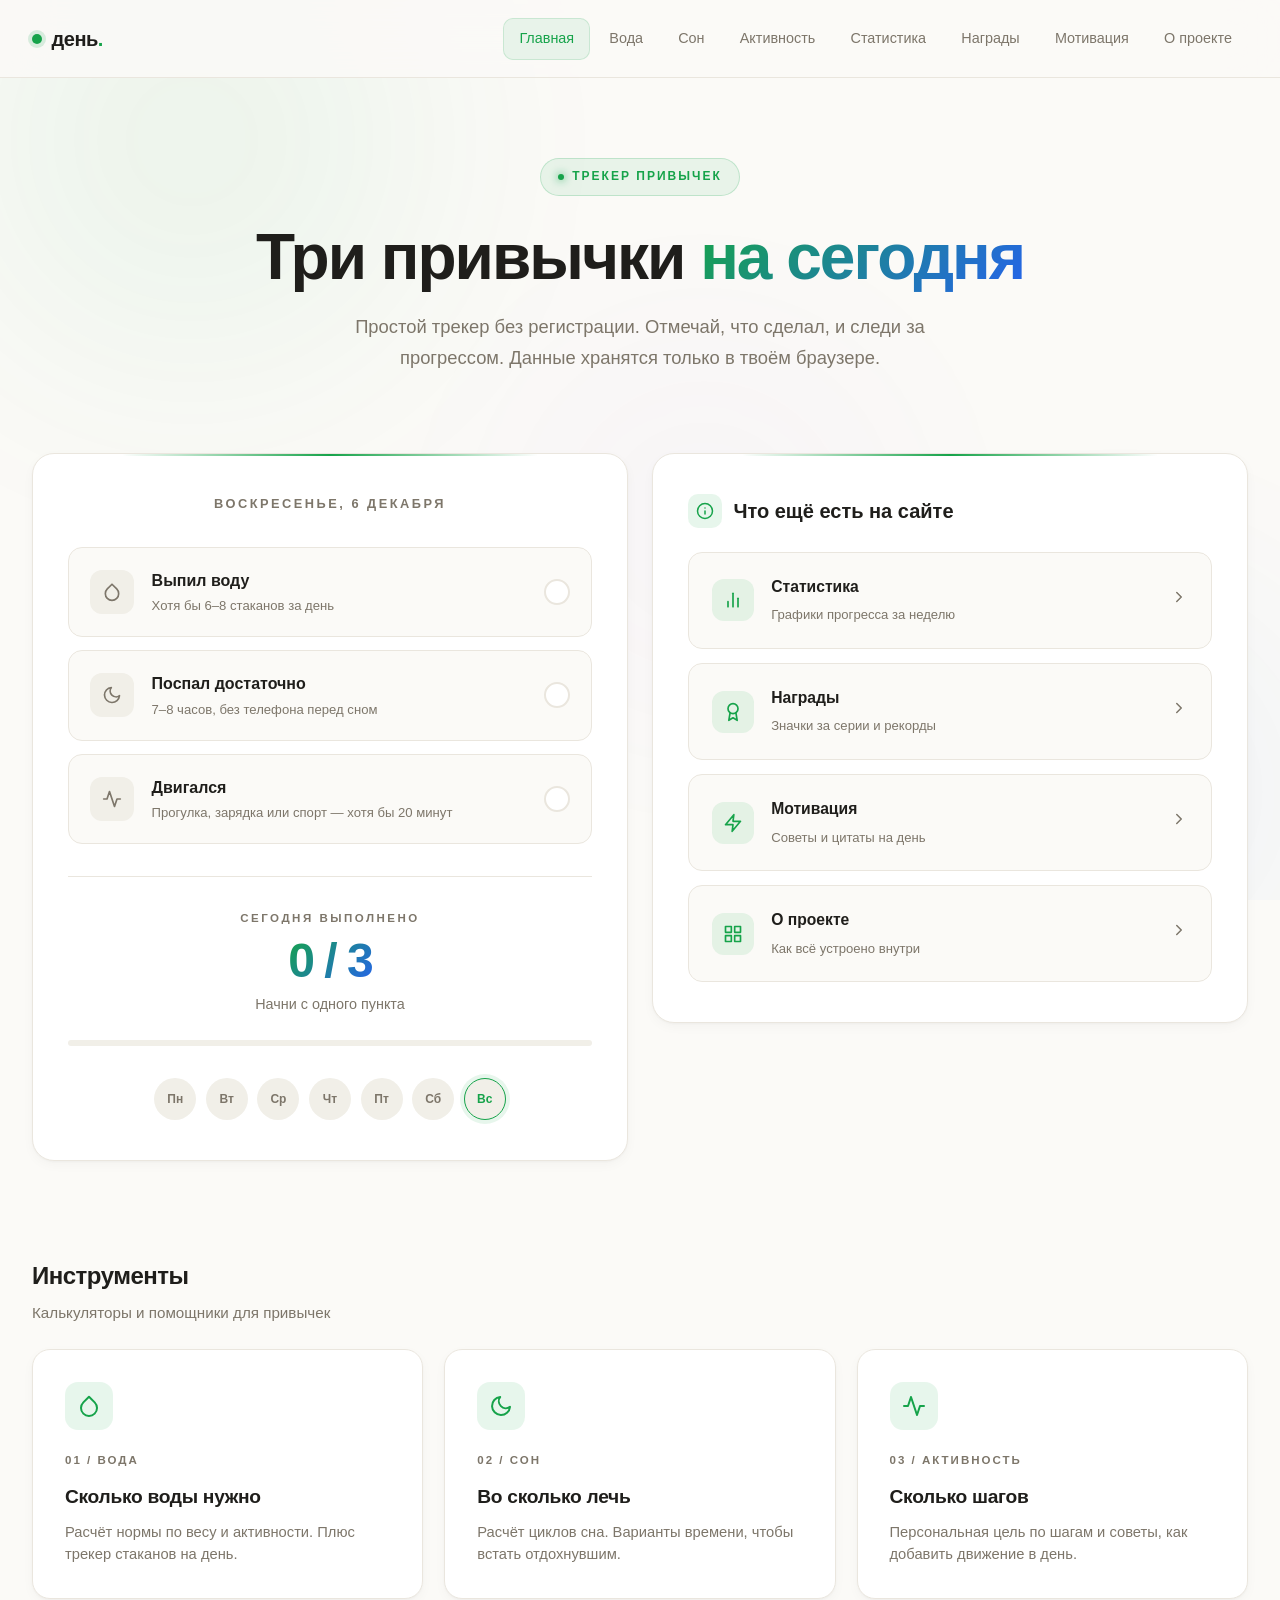
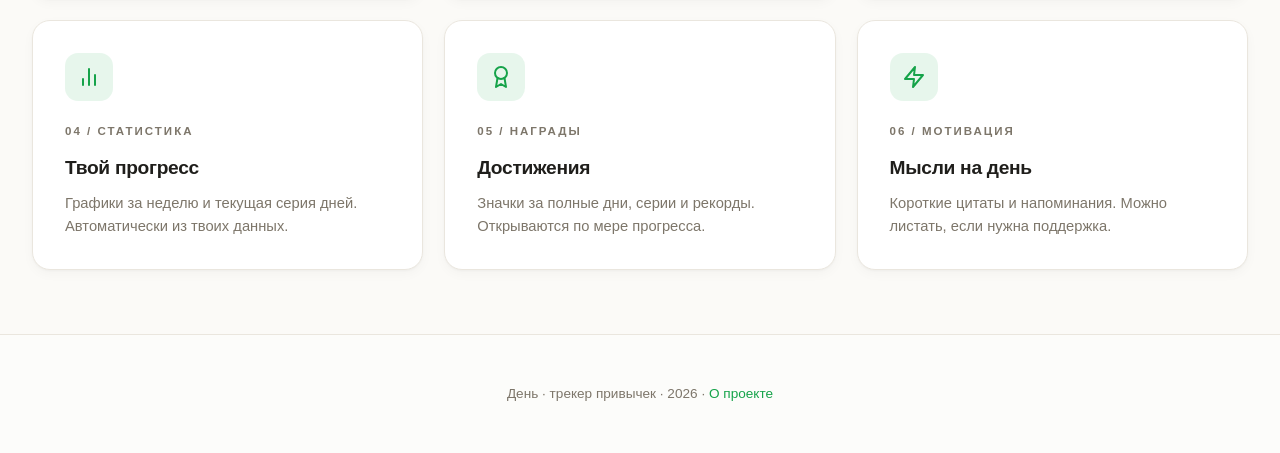
==== index.html @ aef51c4f "Add files via upload" ====
<!DOCTYPE html>
<html lang="ru">

<head>
    <meta charset="UTF-8">
    <meta name="viewport" content="width=device-width, initial-scale=1.0">
    <title>День — трекер привычек</title>
    <link rel="stylesheet" href="style.css">
    <style>
        .date {
            text-align: center;
            font-size: 0.8rem;
            color: var(--muted);
            margin-bottom: 2rem;
            text-transform: uppercase;
            letter-spacing: 2.5px;
            font-weight: 700;
        }

        .habit {
            display: flex;
            align-items: center;
            gap: 1.1rem;
            padding: 1.25rem 1.3rem;
            border: 1px solid var(--border);
            border-radius: 14px;
            margin-bottom: 0.85rem;
            cursor: pointer;
            transition: all 0.3s cubic-bezier(0.4, 0, 0.2, 1);
            background: var(--bg);
            user-select: none;
        }

        .habit:hover {
            border-color: rgba(22, 163, 74, 0.4);
            transform: translateX(5px);
            background: rgba(22, 163, 74, 0.03);
        }

        .habit.done {
            background: rgba(22, 163, 74, 0.06);
            border-color: rgba(22, 163, 74, 0.4);
        }

        .habit-icon {
            width: 44px;
            height: 44px;
            border-radius: 12px;
            display: flex;
            align-items: center;
            justify-content: center;
            flex-shrink: 0;
            background: #f1efe8;
            color: var(--muted);
            transition: all 0.35s cubic-bezier(0.4, 0, 0.2, 1);
        }

        .habit-icon svg {
            width: 20px;
            height: 20px;
        }

        .habit.done .habit-icon {
            background: var(--accent);
            color: #fff;
            box-shadow: 0 4px 16px rgba(22, 163, 74, 0.3);
            transform: rotate(-6deg) scale(1.05);
        }

        .habit-content {
            flex: 1;
        }

        .habit-title {
            font-size: 1rem;
            font-weight: 600;
            margin-bottom: 0.1rem;
            transition: all 0.3s;
        }

        .habit.done .habit-title {
            color: var(--accent);
        }

        .habit-desc {
            font-size: 0.82rem;
            color: var(--muted);
        }

        .habit-check {
            width: 26px;
            height: 26px;
            border: 2px solid var(--border);
            border-radius: 50%;
            display: flex;
            align-items: center;
            justify-content: center;
            flex-shrink: 0;
            transition: all 0.3s;
            background: #fff;
        }

        .habit.done .habit-check {
            background: var(--accent);
            border-color: var(--accent);
            transform: scale(1.15);
        }

        .habit-check svg {
            width: 13px;
            height: 13px;
            color: #fff;
            opacity: 0;
            transition: opacity 0.2s;
        }

        .habit.done .habit-check svg {
            opacity: 1;
        }

        .progress {
            margin-top: 2rem;
            padding-top: 2rem;
            border-top: 1px solid var(--border);
            text-align: center;
        }

        .progress .label {
            font-size: 0.72rem;
            color: var(--muted);
            text-transform: uppercase;
            letter-spacing: 2.5px;
            margin-bottom: 0.6rem;
            font-weight: 700;
        }

        .progress .value {
            font-size: 3rem;
            font-weight: 800;
            letter-spacing: -2px;
            line-height: 1;
            background: linear-gradient(135deg, var(--accent), var(--accent-2));
            -webkit-background-clip: text;
            background-clip: text;
            -webkit-text-fill-color: transparent;
            display: inline-block;
        }

        .progress .sub {
            font-size: 0.9rem;
            color: var(--muted);
            margin-top: 0.5rem;
        }

        .progress-bar {
            height: 6px;
            background: #f1efe8;
            border-radius: 100px;
            overflow: hidden;
            margin-top: 1.5rem;
        }

        .progress-fill {
            height: 100%;
            background: linear-gradient(90deg, var(--accent), var(--accent-2));
            width: 0%;
            transition: width 0.7s cubic-bezier(0.4, 0, 0.2, 1);
        }

        .week {
            display: flex;
            justify-content: center;
            gap: 0.6rem;
            margin-top: 2rem;
            flex-wrap: wrap;
        }

        .day-dot {
            width: 42px;
            height: 42px;
            border-radius: 50%;
            background: #f1efe8;
            border: 1px solid transparent;
            display: flex;
            align-items: center;
            justify-content: center;
            font-size: 0.75rem;
            font-weight: 600;
            color: var(--muted);
            transition: all 0.35s cubic-bezier(0.4, 0, 0.2, 1);
        }

        .day-dot.today {
            border-color: var(--accent);
            color: var(--accent);
            box-shadow: 0 0 0 4px rgba(22, 163, 74, 0.1);
        }

        .day-dot.full {
            background: var(--accent);
            color: #fff;
        }

        .quick-list {
            display: flex;
            flex-direction: column;
            gap: 0.9rem;
        }

        .quick-link {
            display: flex;
            align-items: center;
            gap: 1.1rem;
            padding: 1.3rem 1.4rem;
            background: var(--bg);
            border: 1px solid var(--border);
            border-radius: 14px;
            text-decoration: none;
            color: inherit;
            transition: all 0.3s cubic-bezier(0.4, 0, 0.2, 1);
        }

        .quick-link:hover {
            border-color: var(--border-hover);
            transform: translateX(5px);
            background: rgba(22, 163, 74, 0.03);
        }

        .quick-link .ql-icon {
            width: 42px;
            height: 42px;
            border-radius: 12px;
            display: flex;
            align-items: center;
            justify-content: center;
            background: rgba(22, 163, 74, 0.1);
            color: var(--accent);
            flex-shrink: 0;
            transition: all 0.3s;
        }

        .quick-link:hover .ql-icon {
            transform: scale(1.08) rotate(-4deg);
        }

        .quick-link .ql-icon svg {
            width: 20px;
            height: 20px;
        }

        .quick-link .ql-text {
            flex: 1;
        }

        .quick-link .ql-text strong {
            display: block;
            font-size: 0.98rem;
            font-weight: 600;
            margin-bottom: 0.15rem;
            color: var(--text);
        }

        .quick-link .ql-text span {
            font-size: 0.82rem;
            color: var(--muted);
        }

        .quick-link .arrow {
            color: var(--muted);
            transition: all 0.3s;
        }

        .quick-link:hover .arrow {
            color: var(--accent);
            transform: translateX(3px);
        }
    </style>
    <!-- Сюда вставите код счетчика LiveInternet -->
</head>

<body>
    <div class="bg-orbs">
        <div class="orb orb-1"></div>
        <div class="orb orb-2"></div>
        <div class="orb orb-3"></div>
    </div>

    <nav>
        <div class="logo">
            <span class="logo-dot"></span>
            <span class="logo-text">день<span>.</span></span>
        </div>
        <div class="nav-links">
            <a href="menu.html" class="active">Главная</a>
            <a href="water.html">Вода</a>
            <a href="sleep.html">Сон</a>
            <a href="move.html">Активность</a>
            <a href="stats.html">Статистика</a>
            <a href="achievements.html">Награды</a>
            <a href="motivation.html">Мотивация</a>
            <a href="about.html">О проекте</a>
        </div>
    </nav>

    <div class="content-wrap">
        <header class="hero">
            <div class="badge">Трекер привычек</div>
            <h1>Три привычки <em>на сегодня</em></h1>
            <p>Простой трекер без регистрации. Отмечай, что сделал, и следи за прогрессом. Данные хранятся только в
                твоём браузере.</p>
        </header>

        <section class="two-col">
            <div class="panel">
                <div class="date" id="today">Сегодня</div>

                <div class="habit" data-habit="water">
                    <div class="habit-icon">
                        <svg viewBox="0 0 24 24" fill="none" stroke="currentColor" stroke-width="2"
                            stroke-linecap="round" stroke-linejoin="round">
                            <path d="M12 2.69l5.66 5.66a8 8 0 1 1-11.31 0z" />
                        </svg>
                    </div>
                    <div class="habit-content">
                        <div class="habit-title">Выпил воду</div>
                        <div class="habit-desc">Хотя бы 6–8 стаканов за день</div>
                    </div>
                    <div class="habit-check">
                        <svg viewBox="0 0 24 24" fill="none" stroke="currentColor" stroke-width="3"
                            stroke-linecap="round" stroke-linejoin="round">
                            <polyline points="20 6 9 17 4 12" />
                        </svg>
                    </div>
                </div>

                <div class="habit" data-habit="sleep">
                    <div class="habit-icon">
                        <svg viewBox="0 0 24 24" fill="none" stroke="currentColor" stroke-width="2"
                            stroke-linecap="round" stroke-linejoin="round">
                            <path d="M21 12.79A9 9 0 1 1 11.21 3 7 7 0 0 0 21 12.79z" />
                        </svg>
                    </div>
                    <div class="habit-content">
                        <div class="habit-title">Поспал достаточно</div>
                        <div class="habit-desc">7–8 часов, без телефона перед сном</div>
                    </div>
                    <div class="habit-check">
                        <svg viewBox="0 0 24 24" fill="none" stroke="currentColor" stroke-width="3"
                            stroke-linecap="round" stroke-linejoin="round">
                            <polyline points="20 6 9 17 4 12" />
                        </svg>
                    </div>
                </div>

                <div class="habit" data-habit="move">
                    <div class="habit-icon">
                        <svg viewBox="0 0 24 24" fill="none" stroke="currentColor" stroke-width="2"
                            stroke-linecap="round" stroke-linejoin="round">
                            <polyline points="22 12 18 12 15 21 9 3 6 12 2 12" />
                        </svg>
                    </div>
                    <div class="habit-content">
                        <div class="habit-title">Двигался</div>
                        <div class="habit-desc">Прогулка, зарядка или спорт — хотя бы 20 минут</div>
                    </div>
                    <div class="habit-check">
                        <svg viewBox="0 0 24 24" fill="none" stroke="currentColor" stroke-width="3"
                            stroke-linecap="round" stroke-linejoin="round">
                            <polyline points="20 6 9 17 4 12" />
                        </svg>
                    </div>
                </div>

                <div class="progress">
                    <div class="label">Сегодня выполнено</div>
                    <div class="value" id="progressValue">0 / 3</div>
                    <div class="sub" id="progressNote">Начни с одного пункта</div>
                    <div class="progress-bar">
                        <div class="progress-fill" id="progressFill"></div>
                    </div>
                </div>

                <div class="week" id="week"></div>
            </div>

            <div class="panel">
                <h2>
                    <div class="icon-box">
                        <svg viewBox="0 0 24 24" fill="none" stroke="currentColor" stroke-width="2"
                            stroke-linecap="round" stroke-linejoin="round">
                            <circle cx="12" cy="12" r="10" />
                            <line x1="12" y1="16" x2="12" y2="12" />
                            <line x1="12" y1="8" x2="12.01" y2="8" />
                        </svg>
                    </div>
                    Что ещё есть на сайте
                </h2>
                <div class="quick-list">
                    <a href="stats.html" class="quick-link">
                        <div class="ql-icon">
                            <svg viewBox="0 0 24 24" fill="none" stroke="currentColor" stroke-width="2"
                                stroke-linecap="round" stroke-linejoin="round">
                                <line x1="18" y1="20" x2="18" y2="10" />
                                <line x1="12" y1="20" x2="12" y2="4" />
                                <line x1="6" y1="20" x2="6" y2="14" />
                            </svg>
                        </div>
                        <div class="ql-text">
                            <strong>Статистика</strong>
                            <span>Графики прогресса за неделю</span>
                        </div>
                        <div class="arrow">
                            <svg viewBox="0 0 24 24" width="18" height="18" fill="none" stroke="currentColor"
                                stroke-width="2" stroke-linecap="round" stroke-linejoin="round">
                                <polyline points="9 18 15 12 9 6" />
                            </svg>
                        </div>
                    </a>
                    <a href="achievements.html" class="quick-link">
                        <div class="ql-icon">
                            <svg viewBox="0 0 24 24" fill="none" stroke="currentColor" stroke-width="2"
                                stroke-linecap="round" stroke-linejoin="round">
                                <circle cx="12" cy="8" r="6" />
                                <path d="M15.477 12.89 17 22l-5-3-5 3 1.523-9.11" />
                            </svg>
                        </div>
                        <div class="ql-text">
                            <strong>Награды</strong>
                            <span>Значки за серии и рекорды</span>
                        </div>
                        <div class="arrow">
                            <svg viewBox="0 0 24 24" width="18" height="18" fill="none" stroke="currentColor"
                                stroke-width="2" stroke-linecap="round" stroke-linejoin="round">
                                <polyline points="9 18 15 12 9 6" />
                            </svg>
                        </div>
                    </a>
                    <a href="motivation.html" class="quick-link">
                        <div class="ql-icon">
                            <svg viewBox="0 0 24 24" fill="none" stroke="currentColor" stroke-width="2"
                                stroke-linecap="round" stroke-linejoin="round">
                                <polygon points="13 2 3 14 12 14 11 22 21 10 12 10 13 2" />
                            </svg>
                        </div>
                        <div class="ql-text">
                            <strong>Мотивация</strong>
                            <span>Советы и цитаты на день</span>
                        </div>
                        <div class="arrow">
                            <svg viewBox="0 0 24 24" width="18" height="18" fill="none" stroke="currentColor"
                                stroke-width="2" stroke-linecap="round" stroke-linejoin="round">
                                <polyline points="9 18 15 12 9 6" />
                            </svg>
                        </div>
                    </a>
                    <a href="about.html" class="quick-link">
                        <div class="ql-icon">
                            <svg viewBox="0 0 24 24" fill="none" stroke="currentColor" stroke-width="2"
                                stroke-linecap="round" stroke-linejoin="round">
                                <rect x="3" y="3" width="7" height="7" />
                                <rect x="14" y="3" width="7" height="7" />
                                <rect x="14" y="14" width="7" height="7" />
                                <rect x="3" y="14" width="7" height="7" />
                            </svg>
                        </div>
                        <div class="ql-text">
                            <strong>О проекте</strong>
                            <span>Как всё устроено внутри</span>
                        </div>
                        <div class="arrow">
                            <svg viewBox="0 0 24 24" width="18" height="18" fill="none" stroke="currentColor"
                                stroke-width="2" stroke-linecap="round" stroke-linejoin="round">
                                <polyline points="9 18 15 12 9 6" />
                            </svg>
                        </div>
                    </a>
                </div>
            </div>
        </section>

        <section class="section-head">
            <h2>Инструменты</h2>
            <p>Калькуляторы и помощники для привычек</p>
        </section>

        <section class="tools">
            <a href="water.html" class="tool">
                <div class="tool-icon">
                    <svg viewBox="0 0 24 24" fill="none" stroke="currentColor" stroke-width="2" stroke-linecap="round"
                        stroke-linejoin="round">
                        <path d="M12 2.69l5.66 5.66a8 8 0 1 1-11.31 0z" />
                    </svg>
                </div>
                <span class="num">01 / ВОДА</span>
                <h3>Сколько воды нужно</h3>
                <p>Расчёт нормы по весу и активности. Плюс трекер стаканов на день.</p>
            </a>
            <a href="sleep.html" class="tool">
                <div class="tool-icon">
                    <svg viewBox="0 0 24 24" fill="none" stroke="currentColor" stroke-width="2" stroke-linecap="round"
                        stroke-linejoin="round">
                        <path d="M21 12.79A9 9 0 1 1 11.21 3 7 7 0 0 0 21 12.79z" />
                    </svg>
                </div>
                <span class="num">02 / СОН</span>
                <h3>Во сколько лечь</h3>
                <p>Расчёт циклов сна. Варианты времени, чтобы встать отдохнувшим.</p>
            </a>
            <a href="move.html" class="tool">
                <div class="tool-icon">
                    <svg viewBox="0 0 24 24" fill="none" stroke="currentColor" stroke-width="2" stroke-linecap="round"
                        stroke-linejoin="round">
                        <polyline points="22 12 18 12 15 21 9 3 6 12 2 12" />
                    </svg>
                </div>
                <span class="num">03 / АКТИВНОСТЬ</span>
                <h3>Сколько шагов</h3>
                <p>Персональная цель по шагам и советы, как добавить движение в день.</p>
            </a>
            <a href="stats.html" class="tool">
                <div class="tool-icon">
                    <svg viewBox="0 0 24 24" fill="none" stroke="currentColor" stroke-width="2" stroke-linecap="round"
                        stroke-linejoin="round">
                        <line x1="18" y1="20" x2="18" y2="10" />
                        <line x1="12" y1="20" x2="12" y2="4" />
                        <line x1="6" y1="20" x2="6" y2="14" />
                    </svg>
                </div>
                <span class="num">04 / СТАТИСТИКА</span>
                <h3>Твой прогресс</h3>
                <p>Графики за неделю и текущая серия дней. Автоматически из твоих данных.</p>
            </a>
            <a href="achievements.html" class="tool">
                <div class="tool-icon">
                    <svg viewBox="0 0 24 24" fill="none" stroke="currentColor" stroke-width="2" stroke-linecap="round"
                        stroke-linejoin="round">
                        <circle cx="12" cy="8" r="6" />
                        <path d="M15.477 12.89 17 22l-5-3-5 3 1.523-9.11" />
                    </svg>
                </div>
                <span class="num">05 / НАГРАДЫ</span>
                <h3>Достижения</h3>
                <p>Значки за полные дни, серии и рекорды. Открываются по мере прогресса.</p>
            </a>
            <a href="motivation.html" class="tool">
                <div class="tool-icon">
                    <svg viewBox="0 0 24 24" fill="none" stroke="currentColor" stroke-width="2" stroke-linecap="round"
                        stroke-linejoin="round">
                        <polygon points="13 2 3 14 12 14 11 22 21 10 12 10 13 2" />
                    </svg>
                </div>
                <span class="num">06 / МОТИВАЦИЯ</span>
                <h3>Мысли на день</h3>
                <p>Короткие цитаты и напоминания. Можно листать, если нужна поддержка.</p>
            </a>
        </section>
    </div>

    <footer>
        День · трекер привычек · 2026 · <a href="about.html">О проекте</a>
    </footer>

    <script>
        const today = new Date();
        const options = { weekday: 'long', day: 'numeric', month: 'long' };
        document.getElementById('today').textContent = today.toLocaleDateString('ru-RU', options);

        const todayKey = 'habit-tracker-' + today.toISOString().slice(0, 10);
        let state = JSON.parse(localStorage.getItem(todayKey) || '{}');

        const habits = document.querySelectorAll('.habit');
        const progressValue = document.getElementById('progressValue');
        const progressNote = document.getElementById('progressNote');
        const progressFill = document.getElementById('progressFill');

        function updateUI() {
            let done = 0;
            habits.forEach(h => {
                const key = h.dataset.habit;
                if (state[key]) { h.classList.add('done'); done++; }
                else { h.classList.remove('done'); }
            });
            progressValue.textContent = done + ' / 3';
            progressFill.style.width = (done / 3 * 100) + '%';
            if (done === 0) progressNote.textContent = 'Начни с одного пункта';
            else if (done === 1) progressNote.textContent = 'Хорошее начало';
            else if (done === 2) progressNote.textContent = 'Почти всё';
            else progressNote.textContent = 'Отличный день!';
        }

        habits.forEach(h => {
            h.addEventListener('click', () => {
                const key = h.dataset.habit;
                state[key] = !state[key];
                localStorage.setItem(todayKey, JSON.stringify(state));
                updateUI();
            });
        });

        function renderWeek() {
            const week = document.getElementById('week');
            week.innerHTML = '';
            const dayNames = ['Пн', 'Вт', 'Ср', 'Чт', 'Пт', 'Сб', 'Вс'];
            const todayIdx = (today.getDay() + 6) % 7;
            for (let i = 0; i < 7; i++) {
                const dot = document.createElement('div');
                dot.className = 'day-dot';
                dot.textContent = dayNames[i];
                const d = new Date(today);
                d.setDate(today.getDate() - todayIdx + i);
                const key = 'habit-tracker-' + d.toISOString().slice(0, 10);
                const dayState = JSON.parse(localStorage.getItem(key) || '{}');
                const dayDone = Object.values(dayState).filter(Boolean).length;
                if (i === todayIdx) dot.classList.add('today');
                if (dayDone === 3) dot.classList.add('full');
                week.appendChild(dot);
            }
        }

        updateUI();
        renderWeek();
    </script>
</body>

</html>
---- style.css ----
* {
    box-sizing: border-box;
    margin: 0;
    padding: 0;
}

:root {
    --bg: #fbfaf7;
    --bg-2: #f4f1eb;
    --card: #ffffff;
    --border: #eae6de;
    --border-hover: #d8d2c4;
    --text: #1f1e1b;
    --muted: #7d766a;
    --muted-2: #5a5550;
    --accent: #16a34a;
    --accent-2: #2563eb;
    --accent-3: #7c3aed;
    --accent-4: #dc2626;
    --accent-5: #d97706;
    --shadow: 0 1px 3px rgba(31, 30, 27, 0.04), 0 4px 12px rgba(31, 30, 27, 0.03);
    --shadow-hover: 0 4px 12px rgba(31, 30, 27, 0.06), 0 12px 32px rgba(31, 30, 27, 0.08);
    --glow: rgba(22, 163, 74, 0.15);
    --container: 1280px;
}

html {
    scroll-behavior: smooth;
}

body {
    font-family: 'Inter', -apple-system, BlinkMacSystemFont, 'Segoe UI', sans-serif;
    background: var(--bg);
    color: var(--text);
    line-height: 1.6;
    -webkit-font-smoothing: antialiased;
    min-height: 100vh;
    overflow-x: hidden;
    position: relative;
    font-size: 16px;
}

.bg-orbs {
    position: fixed;
    inset: 0;
    overflow: hidden;
    z-index: 0;
    pointer-events: none;
}

.orb {
    position: absolute;
    border-radius: 50%;
    filter: blur(120px);
    opacity: 0.3;
    animation: floatOrb 25s ease-in-out infinite;
}

.orb-1 {
    width: 50vw;
    height: 50vw;
    top: -20%;
    left: -10%;
    background: radial-gradient(circle, rgba(22, 163, 74, 0.35), transparent 70%);
}

.orb-2 {
    width: 45vw;
    height: 45vw;
    bottom: -20%;
    right: -10%;
    background: radial-gradient(circle, rgba(37, 99, 235, 0.25), transparent 70%);
    animation-delay: -8s;
}

.orb-3 {
    width: 40vw;
    height: 40vw;
    top: 30%;
    right: 25%;
    background: radial-gradient(circle, rgba(124, 58, 237, 0.18), transparent 70%);
    animation-delay: -15s;
}

@keyframes floatOrb {

    0%,
    100% {
        transform: translate(0, 0) scale(1);
    }

    33% {
        transform: translate(4%, -3%) scale(1.05);
    }

    66% {
        transform: translate(-3%, 4%) scale(0.95);
    }
}

nav {
    position: sticky;
    top: 0;
    z-index: 100;
    padding: 1.1rem 2rem;
    display: flex;
    justify-content: space-between;
    align-items: center;
    max-width: var(--container);
    margin: 0 auto;
    background: rgba(251, 250, 247, 0.85);
    backdrop-filter: blur(24px);
    -webkit-backdrop-filter: blur(24px);
    border-bottom: 1px solid var(--border);
}

.logo {
    font-size: 1.25rem;
    font-weight: 800;
    letter-spacing: -0.5px;
    display: flex;
    align-items: center;
    gap: 0.6rem;
}

.logo-dot {
    width: 10px;
    height: 10px;
    border-radius: 50%;
    background: var(--accent);
    box-shadow: 0 0 0 4px var(--glow);
    animation: pulseDot 2.4s infinite;
}

@keyframes pulseDot {

    0%,
    100% {
        transform: scale(1);
        box-shadow: 0 0 0 4px var(--glow);
    }

    50% {
        transform: scale(0.85);
        box-shadow: 0 0 0 8px rgba(22, 163, 74, 0.08);
    }
}

.logo-text {
    color: var(--text);
}

.logo-text span {
    color: var(--accent);
}

.nav-links {
    display: flex;
    gap: 0.2rem;
    font-size: 0.9rem;
    font-weight: 500;
}

.nav-links a {
    color: var(--muted);
    text-decoration: none;
    transition: all 0.25s;
    padding: 0.6rem 1rem;
    border-radius: 10px;
}

.nav-links a:hover {
    color: var(--text);
    background: rgba(0, 0, 0, 0.03);
}

.nav-links a.active {
    color: var(--accent);
    background: rgba(22, 163, 74, 0.08);
    box-shadow: inset 0 0 0 1px rgba(22, 163, 74, 0.15);
}

@media (max-width: 1000px) {
    .nav-links {
        display: none;
    }

    nav {
        padding: 1rem 1.2rem;
    }
}

.content-wrap {
    position: relative;
    z-index: 1;
}

.hero {
    max-width: var(--container);
    margin: 0 auto;
    padding: 5rem 2rem 3rem;
    text-align: center;
    animation: fadeUp 0.9s cubic-bezier(0.4, 0, 0.2, 1) both;
}

@keyframes fadeUp {
    from {
        opacity: 0;
        transform: translateY(30px);
    }

    to {
        opacity: 1;
        transform: translateY(0);
    }
}

.badge {
    display: inline-flex;
    align-items: center;
    gap: 0.5rem;
    padding: 0.5rem 1.1rem;
    background: rgba(22, 163, 74, 0.08);
    border: 1px solid rgba(22, 163, 74, 0.2);
    border-radius: 100px;
    font-size: 0.75rem;
    font-weight: 600;
    color: var(--accent);
    letter-spacing: 2px;
    text-transform: uppercase;
    margin-bottom: 1.8rem;
}

.badge::before {
    content: '';
    width: 6px;
    height: 6px;
    background: var(--accent);
    border-radius: 50%;
    box-shadow: 0 0 8px var(--accent);
    animation: pulseDot 2s infinite;
}

.hero h1 {
    font-size: clamp(2.2rem, 5vw, 4rem);
    line-height: 1.05;
    font-weight: 800;
    margin-bottom: 1.3rem;
    letter-spacing: -2px;
    color: var(--text);
}

.hero h1 em {
    font-style: normal;
    background: linear-gradient(135deg, var(--accent), var(--accent-2));
    -webkit-background-clip: text;
    background-clip: text;
    -webkit-text-fill-color: transparent;
}

.hero p {
    font-size: 1.15rem;
    color: var(--muted);
    max-width: 65ch;
    margin: 0 auto;
    line-height: 1.65;
}

.two-col {
    max-width: var(--container);
    margin: 2rem auto 3rem;
    padding: 0 2rem;
    display: grid;
    grid-template-columns: 1fr 1fr;
    gap: 1.5rem;
    align-items: start;
}

@media (max-width: 900px) {
    .two-col {
        grid-template-columns: 1fr;
    }
}

.panel {
    padding: 2.5rem 2.2rem;
    background: var(--card);
    border: 1px solid var(--border);
    border-radius: 22px;
    box-shadow: var(--shadow);
    animation: fadeUp 0.9s cubic-bezier(0.4, 0, 0.2, 1) 0.15s both;
    position: relative;
    overflow: hidden;
}

.panel::before {
    content: '';
    position: absolute;
    top: 0;
    left: 15%;
    right: 15%;
    height: 2px;
    background: linear-gradient(90deg, transparent, var(--accent), transparent);
    border-radius: 100px;
}

.panel.wide {
    max-width: var(--container);
    margin: 2rem auto 3rem;
}

.panel h2 {
    font-size: 1.25rem;
    font-weight: 700;
    margin-bottom: 1.5rem;
    display: flex;
    align-items: center;
    gap: 0.7rem;
    color: var(--text);
}

.panel h2 .icon-box {
    width: 34px;
    height: 34px;
    border-radius: 10px;
    display: flex;
    align-items: center;
    justify-content: center;
    background: rgba(22, 163, 74, 0.1);
    color: var(--accent);
}

.panel h2 svg {
    width: 18px;
    height: 18px;
}

.field {
    margin-bottom: 1.3rem;
}

.field label {
    display: block;
    font-size: 0.85rem;
    color: var(--muted);
    margin-bottom: 0.5rem;
    font-weight: 500;
}

.field input,
.field select {
    width: 100%;
    padding: 0.95rem 1.1rem;
    border: 1px solid var(--border);
    border-radius: 11px;
    font-size: 1rem;
    font-family: inherit;
    background: var(--bg);
    color: var(--text);
    transition: all 0.25s;
}

.field input:focus,
.field select:focus {
    outline: none;
    border-color: var(--accent);
    box-shadow: 0 0 0 4px rgba(22, 163, 74, 0.1);
    background: #fff;
}

.btn {
    display: inline-flex;
    align-items: center;
    gap: 0.5rem;
    padding: 0.9rem 1.8rem;
    background: linear-gradient(135deg, var(--accent), var(--accent-2));
    color: #fff;
    border: none;
    border-radius: 12px;
    font-family: inherit;
    font-size: 0.95rem;
    font-weight: 700;
    cursor: pointer;
    transition: all 0.25s;
    box-shadow: 0 4px 16px rgba(22, 163, 74, 0.2);
}

.btn:hover {
    transform: translateY(-2px);
    box-shadow: 0 8px 24px rgba(22, 163, 74, 0.3);
}

.section-head {
    max-width: var(--container);
    margin: 0 auto;
    padding: 3rem 2rem 1.5rem;
}

.section-head h2 {
    font-size: 1.5rem;
    font-weight: 700;
    letter-spacing: -0.5px;
    color: var(--text);
}

.section-head p {
    font-size: 0.95rem;
    color: var(--muted);
    margin-top: 0.3rem;
}

.tools {
    max-width: var(--container);
    margin: 0 auto;
    padding: 0 2rem 4rem;
    display: grid;
    grid-template-columns: repeat(auto-fit, minmax(300px, 1fr));
    gap: 1.3rem;
}

.tool {
    background: var(--card);
    border: 1px solid var(--border);
    border-radius: 18px;
    padding: 2rem;
    text-decoration: none;
    color: inherit;
    transition: all 0.4s cubic-bezier(0.4, 0, 0.2, 1);
    position: relative;
    overflow: hidden;
    display: block;
    box-shadow: var(--shadow);
}

.tool::before {
    content: '';
    position: absolute;
    top: 0;
    left: 0;
    right: 0;
    height: 3px;
    background: linear-gradient(90deg, var(--accent), var(--accent-2));
    transform: scaleX(0);
    transform-origin: left;
    transition: transform 0.5s;
}

.tool:hover {
    transform: translateY(-6px);
    border-color: var(--border-hover);
    box-shadow: var(--shadow-hover);
}

.tool:hover::before {
    transform: scaleX(1);
}

.tool .tool-icon {
    width: 48px;
    height: 48px;
    border-radius: 13px;
    display: flex;
    align-items: center;
    justify-content: center;
    margin-bottom: 1.3rem;
    background: rgba(22, 163, 74, 0.1);
    color: var(--accent);
    transition: all 0.35s;
}

.tool:hover .tool-icon {
    transform: scale(1.1) rotate(-5deg);
    background: rgba(22, 163, 74, 0.15);
    box-shadow: 0 0 20px rgba(22, 163, 74, 0.15);
}

.tool .tool-icon svg {
    width: 24px;
    height: 24px;
}

.tool .num {
    font-size: 0.72rem;
    color: var(--muted);
    font-weight: 700;
    letter-spacing: 2px;
    margin-bottom: 0.8rem;
    display: block;
}

.tool h3 {
    font-size: 1.2rem;
    font-weight: 700;
    margin-bottom: 0.5rem;
    letter-spacing: -0.3px;
    color: var(--text);
}

.tool p {
    font-size: 0.92rem;
    color: var(--muted);
    line-height: 1.55;
}

footer {
    padding: 3rem 2rem;
    text-align: center;
    font-size: 0.85rem;
    color: var(--muted);
    border-top: 1px solid var(--border);
    position: relative;
    z-index: 1;
    background: rgba(255, 255, 255, 0.4);
}

footer a {
    color: var(--accent);
    text-decoration: none;
}

footer a:hover {
    text-decoration: underline;
}

@media (max-width: 640px) {
    .hero {
        padding: 3.5rem 1.3rem 2rem;
    }

    .two-col {
        padding: 0 1rem;
        gap: 1rem;
    }

    .panel {
        padding: 1.8rem 1.3rem;
    }

    .section-head {
        padding: 2rem 1.3rem 1rem;
    }

    .tools {
        padding: 0 1rem 3rem;
    }
}
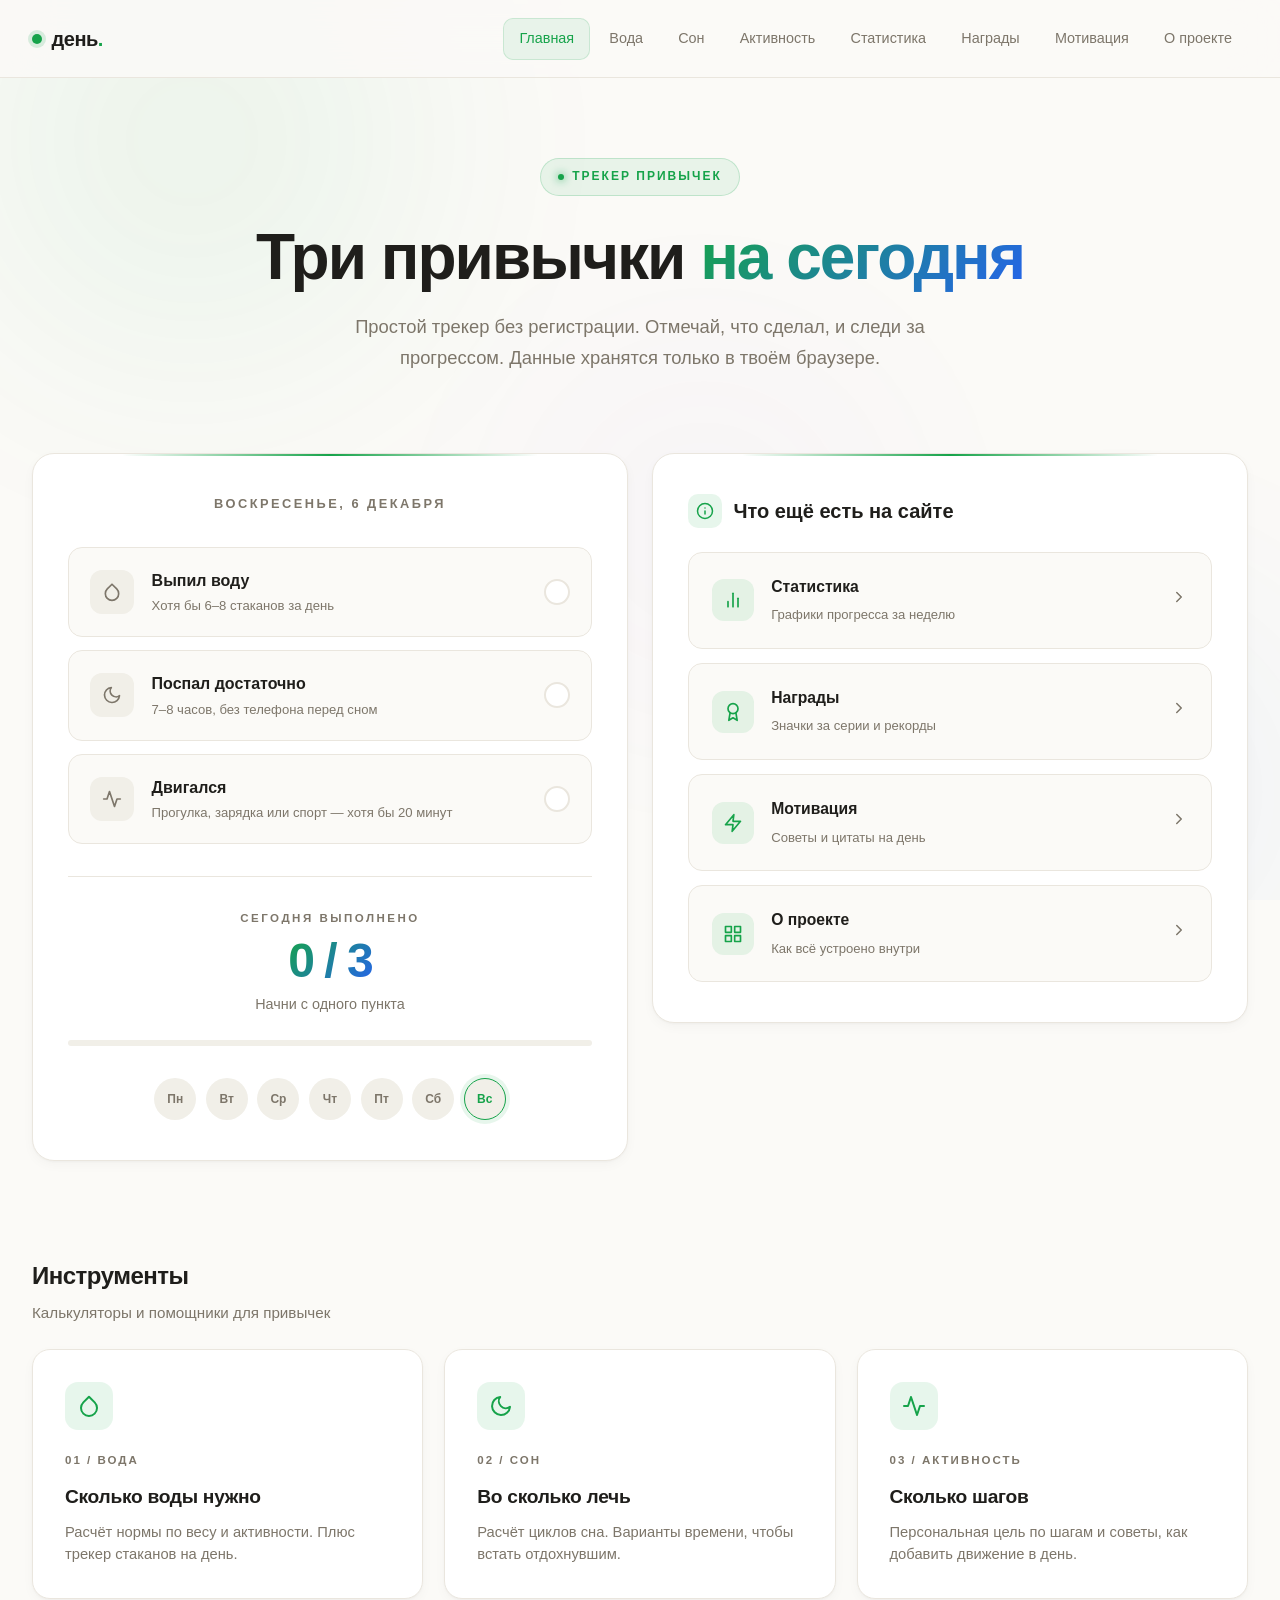
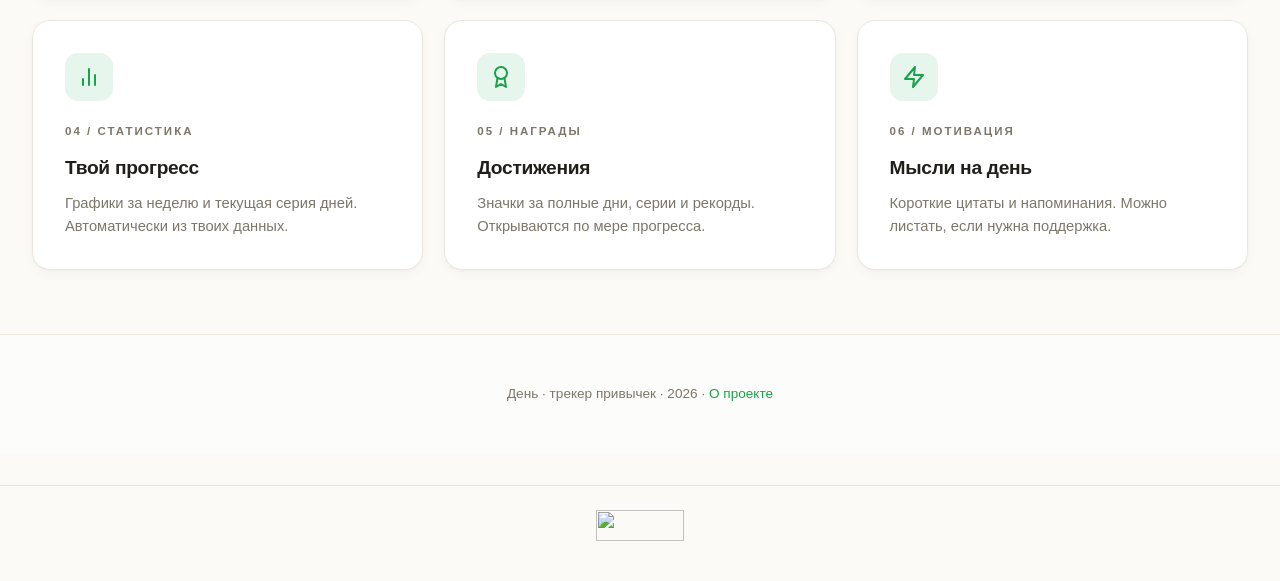
==== commit 2e887565: "." ====
--- a/index.html
+++ b/index.html
@@ -559,6 +559,21 @@
     <footer>
         День · трекер привычек · 2026 · <a href="about.html">О проекте</a>
     </footer>
+
+    <div style="text-align: center; padding: 1.5rem 0 2rem; border-top: 1px solid #eae6de; margin-top: 2rem;">
+        <!--LiveInternet counter--><a href="https://www.liveinternet.ru/click" target="_blank"><img id="licntFA1E"
+                width="88" height="31" style="border:0"
+                title="LiveInternet: показано число просмотров и посетителей за 24 часа"
+                src="[data-uri]" alt="" /></a>
+        <script>(function (d, s) {
+                d.getElementById("licntFA1E").src =
+                "https://counter.yadro.ru/hit?t52.13;r" + escape(d.referrer) +
+                ((typeof (s) == "undefined") ? "" : ";s" + s.width + "*" + s.height + "*" +
+                    (s.colorDepth ? s.colorDepth : s.pixelDepth)) + ";u" + escape(d.URL) +
+                ";h" + escape(d.title.substring(0, 150)) + ";" + Math.random()
+            })
+                (document, screen)</script><!--/LiveInternet-->
+    </div>
 
     <script>
         const today = new Date();
@@ -622,4 +637,4 @@
     </script>
 </body>
 
-</html>+</html>
